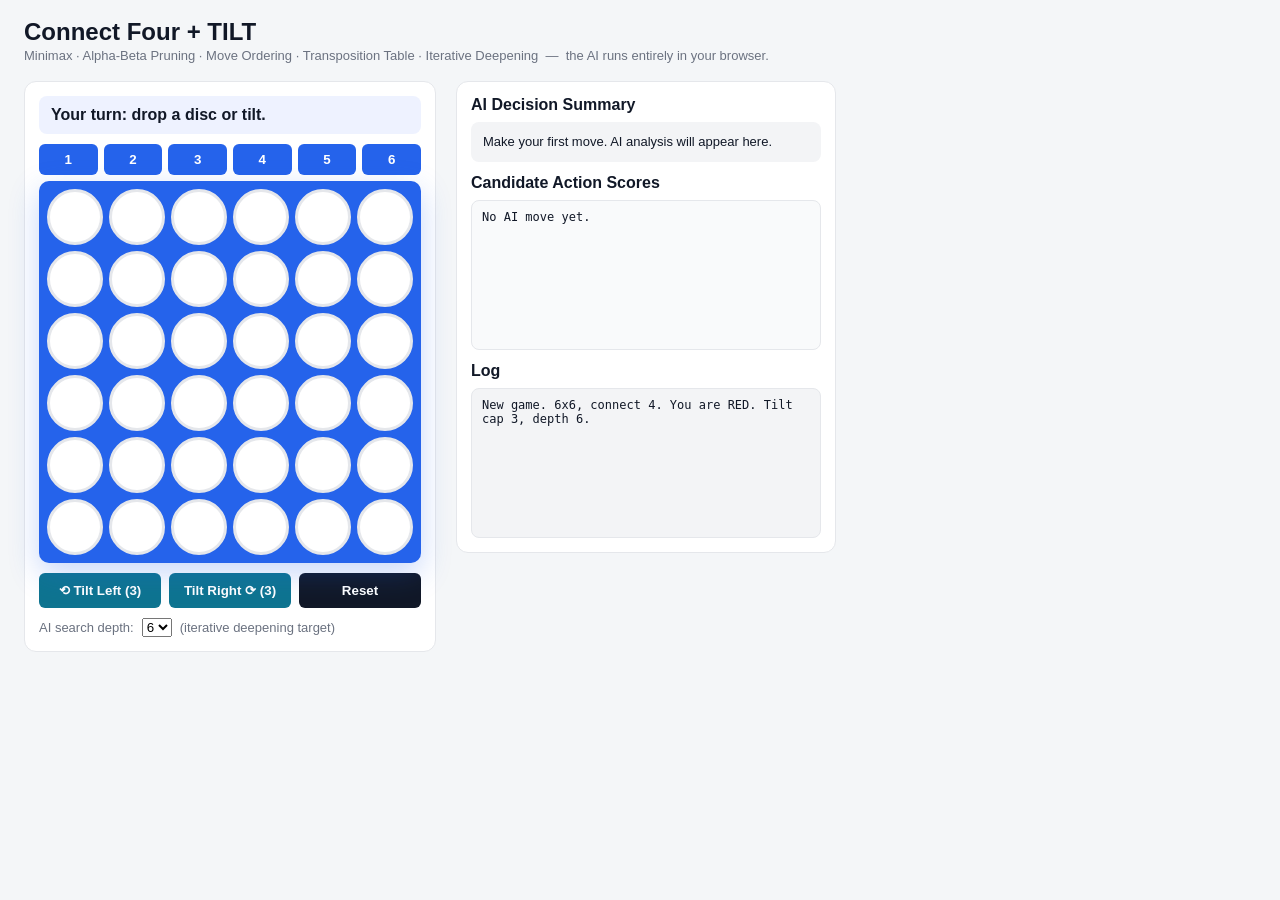
==== static/c4tiltdemo/index.html @ e05f36f5 "Add Connect Four + TILT demo at /c4tiltdemo/" ====
<!DOCTYPE html>
<html lang="en">
<head>
<meta charset="utf-8">
<meta name="viewport" content="width=device-width, initial-scale=1">
<title>Connect Four + TILT — Minimax / Alpha-Beta / TT</title>
<style>
  :root{
    --board:#2563eb; --empty:#fff; --r:#ef4444; --y:#facc15; --bg:#f4f6f8;
    --ink:#111827; --muted:#6b7280; --card:#ffffff; --line:#e5e7eb;
  }
  *{box-sizing:border-box}
  body{margin:0;font-family:-apple-system,BlinkMacSystemFont,"Segoe UI",Arial,sans-serif;
       background:var(--bg);color:var(--ink)}
  header{padding:18px 24px 4px}
  h1{margin:0;font-size:24px}
  .sub{color:var(--muted);font-size:13px;margin:2px 0 0}
  main{display:flex;gap:20px;flex-wrap:wrap;align-items:flex-start;padding:14px 24px 28px}
  .card{background:var(--card);border:1px solid var(--line);border-radius:12px;padding:14px}
  .status{font-weight:700;background:#eef2ff;border-radius:8px;padding:10px 12px;margin-bottom:10px}
  .colbtns{display:grid;grid-template-columns:repeat(6,1fr);gap:6px;margin-bottom:6px}
  .colbtns button{padding:8px 0;font-weight:700;color:#fff;background:var(--board);
       border:none;border-radius:6px;cursor:pointer}
  .colbtns button:disabled{background:#9aa7c7;cursor:not-allowed}
  #board{display:grid;grid-template-columns:repeat(6,56px);grid-auto-rows:56px;gap:6px;
       background:var(--board);padding:8px;border-radius:10px;
       box-shadow:0 10px 30px rgba(37,99,235,.25)}
  .cell{position:relative;width:56px;height:56px;border-radius:50%;
       background:var(--empty);border:3px solid var(--line);cursor:default}
  /* the disc is a pseudo-element so the white "hole" stays visible while the disc moves */
  .cell.r::after, .cell.y::after{
       content:"";position:absolute;inset:0;border-radius:50%;
       transform:translateY(var(--discY,0));transition:var(--discTrans,none)}
  .cell.r::after{background:var(--r);box-shadow:inset 0 -3px 6px rgba(0,0,0,.25), inset 0 3px 6px rgba(255,255,255,.4)}
  .cell.y::after{background:var(--y);box-shadow:inset 0 -3px 6px rgba(0,0,0,.2), inset 0 3px 6px rgba(255,255,255,.5)}
  .cell.preview{cursor:pointer}
  .cell.ghost::after{opacity:.45;box-shadow:none}
  .controls{display:flex;gap:8px;margin-top:10px}
  .controls button{flex:1;padding:10px 0;font-weight:700;border:none;border-radius:6px;cursor:pointer;color:#fff}
  .tilt{background:#0e7490} .tilt:disabled{background:#9bbcc5;cursor:not-allowed}
  .reset{background:#111827}
  .depth{display:flex;align-items:center;gap:8px;margin-top:10px;font-size:13px;color:var(--muted)}
  .panel{min-width:320px;max-width:380px}
  .panel h2{font-size:16px;margin:0 0 8px}
  .summary{background:#f3f4f6;border-radius:8px;padding:10px 12px;font-size:13px;white-space:pre-line;line-height:1.5}
  .mono{font-family:ui-monospace,Menlo,Consolas,monospace;font-size:12px}
  .scores,.log{background:#f9fafb;border:1px solid var(--line);border-radius:8px;padding:8px 10px;
       margin-top:8px;height:150px;overflow:auto}
  .log{background:#f3f4f6}
  .scores div, .log div{padding:1px 0}
  .best{font-weight:700;color:#0e7490}
  /* animations */
  @keyframes dropIn{
    0%   { transform: translateY(var(--fall,-360px)) scaleY(1.04); opacity:.6; }
    55%  { transform: translateY(0) scaleY(1); opacity:1;
           animation-timing-function: cubic-bezier(.5,0,.5,1); }
    68%  { transform: translateY(0) scale(1.14, .82); }       /* squash on impact */
    80%  { transform: translateY(-12px) scale(.95, 1.07); }   /* bounce up */
    90%  { transform: translateY(0) scale(1.04, .97); }       /* small settle */
    100% { transform: translateY(0) scale(1); }
  }
  .cell.dropIn::after{ animation: dropIn .58s cubic-bezier(.45,.05,.55,1); transform-origin:center bottom; }

  @keyframes winPulse{
    0%,100%{ box-shadow:0 0 0 0 rgba(255,255,255,0); }
    50%    { box-shadow:0 0 18px 6px rgba(255,255,255,.95); }
  }
  /* all four winning discs glow together (no stagger, no size change) */
  .cell.win{ animation: winPulse .9s ease-in-out infinite; z-index:2; }

  #board{ transform-origin:center center; will-change:transform; }
</style>
</head>
<body>
<header>
  <h1>Connect Four + TILT</h1>
  <p class="sub">Minimax · Alpha-Beta Pruning · Move Ordering · Transposition Table · Iterative Deepening &nbsp;—&nbsp; the AI runs entirely in your browser.</p>
</header>
<main>
  <div class="card">
    <div class="status" id="status">Your turn: drop a disc or tilt.</div>
    <div class="colbtns" id="colbtns"></div>
    <div id="board"></div>
    <div class="controls">
      <button class="tilt" id="tiltL">⟲ Tilt Left</button>
      <button class="tilt" id="tiltR">Tilt Right ⟳</button>
      <button class="reset" id="reset">Reset</button>
    </div>
    <div class="depth">
      AI search depth:
      <select id="depth">
        <option>3</option><option>4</option><option>5</option>
        <option selected>6</option><option>7</option>
      </select>
      <span>(iterative deepening target)</span>
    </div>
  </div>

  <div class="card panel">
    <h2>AI Decision Summary</h2>
    <div class="summary" id="summary">Make your first move. AI analysis will appear here.</div>
    <h2 style="margin-top:12px">Candidate Action Scores</h2>
    <div class="scores mono" id="scores"><div>No AI move yet.</div></div>
    <h2 style="margin-top:12px">Log</h2>
    <div class="log mono" id="log"></div>
  </div>
</main>

<script>
// ===================== Game + AI engine (mirrors game.py) =====================
const ROWS = 6, COLS = 6, EMPTY = 0, HUMAN = 1, AI = 2, CONNECT = 4, TILT_CAP = 3;
let MAX_DEPTH = 6;
const EXACT = 0, LOWER = 1, UPPER = 2;

const createBoard = () => Array.from({length: ROWS}, () => Array(COLS).fill(EMPTY));
const copyBoard = b => b.map(row => row.slice());

function getValidColumns(b){ const a=[]; for(let c=0;c<COLS;c++) if(b[0][c]===EMPTY) a.push(c); return a; }

function dropPiece(b, col, piece){
  let row = -1;
  for(let r=ROWS-1;r>=0;r--){ if(b[r][col]===EMPTY){ row=r; break; } }
  if(row<0) return null;
  const nb = copyBoard(b); nb[row][col]=piece; return nb;
}

function rotateBoard(b, dir){            // square board only
  const n = ROWS, out = Array.from({length:n},()=>Array(n).fill(EMPTY));
  if(dir==="R"){ for(let i=0;i<n;i++) for(let j=0;j<n;j++) out[i][j]=b[n-1-j][i]; }
  else        { for(let i=0;i<n;i++) for(let j=0;j<n;j++) out[i][j]=b[j][n-1-i]; }
  return out;
}

function applyGravity(b){
  const out = createBoard();
  for(let c=0;c<COLS;c++){
    const stack=[];
    for(let r=0;r<ROWS;r++) if(b[r][c]!==EMPTY) stack.push(b[r][c]);
    for(let i=0;i<stack.length;i++) out[ROWS-1-i][c]=stack[stack.length-1-i];
  }
  return out;
}

function getActions(b, tiltsLeft){
  const acts = getValidColumns(b).map(c=>["drop",c]);
  if(tiltsLeft>0){ acts.push(["tilt","L"]); acts.push(["tilt","R"]); }
  return acts;
}

function applyAction(b, action, piece){
  if(action[0]==="drop") return dropPiece(b, action[1], piece);
  return applyGravity(rotateBoard(b, action[1]));
}

const CENTER = Math.floor(COLS/2);
function orderActions(actions){
  return actions.slice().sort((x,y)=>{
    const kx = x[0]==="drop"?0:1, ky = y[0]==="drop"?0:1;
    if(kx!==ky) return kx-ky;
    if(kx===0) return Math.abs(x[1]-CENTER) - Math.abs(y[1]-CENTER);
    return 0;
  });
}

const actionLabel = a => a[0]==="drop" ? ("col "+(a[1]+1)) : ("tilt-"+a[1]);

function winningMove(b, p){
  const k = CONNECT;
  for(let r=0;r<ROWS;r++) for(let c=0;c<=COLS-k;c++){ let ok=true; for(let i=0;i<k;i++){ if(b[r][c+i]!==p){ok=false;break;} } if(ok) return true; }
  for(let c=0;c<COLS;c++) for(let r=0;r<=ROWS-k;r++){ let ok=true; for(let i=0;i<k;i++){ if(b[r+i][c]!==p){ok=false;break;} } if(ok) return true; }
  for(let r=k-1;r<ROWS;r++) for(let c=0;c<=COLS-k;c++){ let ok=true; for(let i=0;i<k;i++){ if(b[r-i][c+i]!==p){ok=false;break;} } if(ok) return true; }
  for(let r=0;r<=ROWS-k;r++) for(let c=0;c<=COLS-k;c++){ let ok=true; for(let i=0;i<k;i++){ if(b[r+i][c+i]!==p){ok=false;break;} } if(ok) return true; }
  return false;
}

function winningCells(b, p){
  const k = CONNECT, dirs = [[0,1],[1,0],[-1,1],[1,1]];
  for(let r=0;r<ROWS;r++) for(let c=0;c<COLS;c++){
    if(b[r][c]!==p) continue;
    for(const [dr,dc] of dirs){
      const rr=r+dr*(k-1), cc=c+dc*(k-1);
      if(rr<0||rr>=ROWS||cc<0||cc>=COLS) continue;
      let ok=true; const cells=[];
      for(let i=0;i<k;i++){ const nr=r+dr*i, nc=c+dc*i; if(b[nr][nc]!==p){ok=false;break;} cells.push([nr,nc]); }
      if(ok) return cells;
    }
  }
  return null;
}

function winnerWithPriority(b, justMoved){
  const ai = winningMove(b, AI), hu = winningMove(b, HUMAN);
  if(ai && hu) return justMoved;
  if(ai) return AI;
  if(hu) return HUMAN;
  return null;
}

function evaluateWindow(w){
  let s=0, ai=0, hu=0, em=0;
  for(const x of w){ if(x===AI) ai++; else if(x===HUMAN) hu++; else em++; }
  if(ai===4) s+=100000; else if(ai===3&&em===1) s+=120; else if(ai===2&&em===2) s+=20;
  if(hu===4) s-=100000; else if(hu===3&&em===1) s-=150; else if(hu===2&&em===2) s-=25;
  return s;
}

function scorePosition(b){
  if(winningMove(b,AI)) return 1000000;
  if(winningMove(b,HUMAN)) return -1000000;
  let score=0, cc=0;
  for(let r=0;r<ROWS;r++) if(b[r][CENTER]===AI) cc++;
  score += cc*8;
  for(let r=0;r<ROWS;r++) for(let c=0;c<COLS-3;c++) score+=evaluateWindow([b[r][c],b[r][c+1],b[r][c+2],b[r][c+3]]);
  for(let c=0;c<COLS;c++) for(let r=0;r<ROWS-3;r++) score+=evaluateWindow([b[r][c],b[r+1][c],b[r+2][c],b[r+3][c]]);
  for(let r=3;r<ROWS;r++) for(let c=0;c<COLS-3;c++) score+=evaluateWindow([b[r][c],b[r-1][c+1],b[r-2][c+2],b[r-3][c+3]]);
  for(let r=0;r<ROWS-3;r++) for(let c=0;c<COLS-3;c++) score+=evaluateWindow([b[r][c],b[r+1][c+1],b[r+2][c+2],b[r+3][c+3]]);
  return score;
}

const stateKey = (b, tilts, mx) => b.flat().join("") + "|" + tilts[HUMAN] + tilts[AI] + (mx?1:0);

function minimax(b, tilts, depth, alpha, beta, maximizing, stats, tt){
  const alpha0 = alpha, beta0 = beta;
  const key = stateKey(b, tilts, maximizing);
  let ttMove = null;
  const e = tt.get(key);
  if(e){
    ttMove = e.move;
    if(e.depth >= depth){
      stats.ttHits++;
      if(e.flag===EXACT) return e.value;
      if(e.flag===LOWER) alpha = Math.max(alpha, e.value);
      else if(e.flag===UPPER) beta = Math.min(beta, e.value);
      if(alpha >= beta) return e.value;
    }
  }
  stats.nodes++;
  const justMoved = maximizing ? HUMAN : AI;
  const w = winnerWithPriority(b, justMoved);
  if(w!==null) return w===AI ? (1000000+depth) : (-1000000-depth);

  const current = maximizing ? AI : HUMAN;
  let actions = orderActions(getActions(b, tilts[current]));
  if(actions.length===0) return 0;
  if(depth===0) return scorePosition(b);

  if(ttMove){
    const i = actions.findIndex(a => a[0]===ttMove[0] && a[1]===ttMove[1]);
    if(i>0){ actions.splice(i,1); actions.unshift(ttMove); }
  }

  let bestMove = actions[0], value;
  if(maximizing){
    value = -Infinity;
    for(const a of actions){
      const nb = applyAction(b, a, AI);
      const nt = {[HUMAN]: tilts[HUMAN], [AI]: tilts[AI] - (a[0]==="tilt"?1:0)};
      const s = minimax(nb, nt, depth-1, alpha, beta, false, stats, tt);
      if(s>value){ value=s; bestMove=a; }
      alpha = Math.max(alpha, value);
      if(alpha>=beta){ stats.prunes++; break; }
    }
  } else {
    value = Infinity;
    for(const a of actions){
      const nb = applyAction(b, a, HUMAN);
      const nt = {[HUMAN]: tilts[HUMAN] - (a[0]==="tilt"?1:0), [AI]: tilts[AI]};
      const s = minimax(nb, nt, depth-1, alpha, beta, true, stats, tt);
      if(s<value){ value=s; bestMove=a; }
      beta = Math.min(beta, value);
      if(alpha>=beta){ stats.prunes++; break; }
    }
  }
  let flag = EXACT;
  if(value<=alpha0) flag = UPPER; else if(value>=beta0) flag = LOWER;
  tt.set(key, {depth, value, flag, move: bestMove});
  return value;
}

function getBestAiMove(b, tilts){
  const tt = new Map();
  const stats = {nodes:0, prunes:0, ttHits:0};
  let rootBest=null, bestAction=null, bestScore=0, moveScores=[];
  for(let depth=1; depth<=MAX_DEPTH; depth++){
    let actions = orderActions(getActions(b, tilts[AI]));
    if(rootBest){
      const i = actions.findIndex(a => a[0]===rootBest[0] && a[1]===rootBest[1]);
      if(i>0){ actions.splice(i,1); actions.unshift(rootBest); }
    }
    let dBest=-Infinity, dAction=actions[0], dScores=[];
    for(const a of actions){
      const nb = applyAction(b, a, AI);
      const nt = {[HUMAN]: tilts[HUMAN], [AI]: tilts[AI] - (a[0]==="tilt"?1:0)};
      const s = minimax(nb, nt, depth-1, -Infinity, Infinity, false, stats, tt);
      dScores.push({action:a, score:s});
      if(s>dBest){ dBest=s; dAction=a; }
    }
    rootBest=dAction; bestAction=dAction; bestScore=dBest; moveScores=dScores;
  }
  return {action: bestAction, score: bestScore, moveScores, stats};
}

const formatScore = s => s>=900000 ? "WIN" : (s<=-900000 ? "LOSS" : String(s));

// expose for headless testing (node)
globalThis.__engine = {
  ROWS, COLS, HUMAN, AI, EMPTY, TILT_CAP,
  createBoard, applyAction, applyGravity, rotateBoard, getActions, getBestAiMove,
  winningMove, winnerWithPriority, dropPiece, getValidColumns, scorePosition,
  setDepth: d => { MAX_DEPTH = d; }
};

// ===================== UI controller =====================
function initUI(){
  const $ = id => document.getElementById(id);
  const boardEl=$("board"), colEl=$("colbtns"), statusEl=$("status"),
        sumEl=$("summary"), scoresEl=$("scores"), logEl=$("log"),
        tiltLEl=$("tiltL"), tiltREl=$("tiltR");

  let board, tilts, gameOver, thinking, anim=null;

  const CELL_STEP = 62;   // 56px cell + 6px grid gap

  function log(msg){ const d=document.createElement("div"); d.textContent=msg; logEl.prepend(d); }
  function landingRow(bd, col){ for(let r=ROWS-1;r>=0;r--) if(bd[r][col]===EMPTY) return r; return -1; }

  // For a just-rotated (pre-gravity) board, how far each disc falls when gravity settles it.
  // Returns { "settledRow,col": pixelsToFall } — gravity keeps each column's disc order intact.
  function gravityFalls(rotated){
    const falls={};
    for(let c=0;c<COLS;c++){
      let i=0;
      for(let r=ROWS-1;r>=0;r--){
        if(rotated[r][c]===EMPTY) continue;
        const settledRow=ROWS-1-i;
        falls[settledRow+","+c]=(settledRow-r)*CELL_STEP;
        i++;
      }
    }
    return falls;
  }

  function clearPreview(){
    [...boardEl.children].forEach(cell=>cell.classList.remove("preview","ghost","r"));
    // restore actual occupancy that the ghost may have masked
    for(let r=0;r<ROWS;r++) for(let c=0;c<COLS;c++){
      if(board[r][c]===HUMAN) boardEl.children[r*COLS+c].classList.add("r");
    }
  }
  function showPreview(c){
    if(gameOver||thinking) return;
    const r=landingRow(board,c);
    if(r<0) return;
    const cell=boardEl.children[r*COLS+c];
    if(cell) cell.classList.add("preview","ghost","r");
  }

  function buildColButtons(){
    colEl.innerHTML="";
    for(let c=0;c<COLS;c++){
      const btn=document.createElement("button");
      btn.textContent=String(c+1);
      btn.onclick=()=>human(["drop",c]);
      btn.onmouseenter=()=>showPreview(c);
      btn.onmouseleave=clearPreview;
      colEl.appendChild(btn);
    }
  }

  function render(){
    boardEl.innerHTML="";
    for(let r=0;r<ROWS;r++) for(let c=0;c<COLS;c++){
      const cell=document.createElement("div");
      cell.className="cell"+(board[r][c]===HUMAN?" r":board[r][c]===AI?" y":"");
      boardEl.appendChild(cell);
    }
    // animate the move that just happened
    if(anim){
      if(anim.type==="drop" && anim.r>=0){
        const cell=boardEl.children[anim.r*COLS+anim.c];
        if(cell){
          // fall distance scales with how far the disc travels, so timing feels physical
          const dist = (anim.r + 1) * CELL_STEP + 14;
          cell.style.setProperty("--fall", `-${dist}px`);
          cell.classList.add("dropIn");
        }
      } else if(anim.type==="tilt"){
        const falls = gravityFalls(anim.rotated);
        // hold each disc at its post-rotation (pre-gravity) height — no transition yet
        const movers=[];
        for(const key in falls){
          const [r,c]=key.split(",").map(Number);
          const cell=boardEl.children[r*COLS+c];
          if(!cell) continue;
          cell.style.setProperty("--discTrans","none");
          cell.style.setProperty("--discY", `-${falls[key]}px`);
          movers.push(cell);
        }
        // phase 1: spin the board upright; the discs ride along, still un-fallen
        const start = anim.dir==="R" ? -90 : 90;
        boardEl.style.transition="none";
        boardEl.style.transform=`rotate(${start}deg) scale(.9)`;
        requestAnimationFrame(()=>{
          boardEl.style.transition="transform .55s cubic-bezier(.34,1.2,.5,1)";
          boardEl.style.transform="rotate(0deg) scale(1)";
        });
        // phase 2: once the board has settled, gravity pulls the discs down
        setTimeout(()=>{
          movers.forEach(cell=>{
            cell.style.setProperty("--discTrans","transform .5s cubic-bezier(.34,.85,.4,1.15)");
            cell.style.setProperty("--discY","0px");
          });
        }, 580);
      }
      anim=null;
    }
    const valid=new Set(getValidColumns(board));
    [...colEl.children].forEach((b,c)=> b.disabled = gameOver||thinking||!valid.has(c));
    const tiltOk = !gameOver && !thinking && tilts[HUMAN]>0;
    tiltLEl.disabled=!tiltOk; tiltREl.disabled=!tiltOk;
    tiltLEl.textContent=`⟲ Tilt Left (${tilts[HUMAN]})`;
    tiltREl.textContent=`Tilt Right ⟳ (${tilts[HUMAN]})`;
  }

  function highlightWin(w){
    const cells = winningCells(board, w);
    if(!cells) return;
    cells.forEach(([r,c])=>{
      const cell=boardEl.children[r*COLS+c];
      if(cell) cell.classList.add("win");
    });
  }

  function ended(mover){
    const w=winnerWithPriority(board, mover);
    if(w===HUMAN||w===AI){ const t=w===HUMAN?"You (RED) win! 🎉":"AI (YELLOW) wins!";
      statusEl.textContent=t; gameOver=true; render(); highlightWin(w); log("Game over: "+t); return true; }
    if(getValidColumns(board).length===0 && tilts[HUMAN]===0 && tilts[AI]===0){
      statusEl.textContent="Draw."; gameOver=true; render(); log("Game over: draw."); return true; }
    return false;
  }

  function human(action){
    if(gameOver||thinking) return;
    if(action[0]==="drop" && !getValidColumns(board).includes(action[1])) return;
    if(action[0]==="tilt" && tilts[HUMAN]<=0) return;
    anim = action[0]==="drop" ? {type:"drop", r:landingRow(board, action[1]), c:action[1]}
                              : {type:"tilt", dir:action[1], rotated: rotateBoard(board, action[1])};
    if(action[0]==="tilt") tilts[HUMAN]--;
    board=applyAction(board, action, HUMAN);
    log("You: "+actionLabel(action));
    if(ended(HUMAN)) return;       // ended() renders + animates the winning drop itself
    // set thinking first so we render only once — a second render would wipe the drop animation
    thinking=true;
    render();
    // let the player's move animation finish, then a brief pause, before the AI replies
    // tilt = spin (~580ms) + gravity fall (~500ms); drop = single fall (~580ms)
    const wait = action[0]==="tilt" ? 1250 : 850;
    setTimeout(()=>{ statusEl.textContent="AI is thinking…"; setTimeout(ai, 120); }, wait);
  }

  function ai(){
    const t0=performance.now();
    const {action, score, moveScores, stats}=getBestAiMove(board, tilts);
    const dt=(performance.now()-t0).toFixed(0);
    anim = action[0]==="drop" ? {type:"drop", r:landingRow(board, action[1]), c:action[1]}
                              : {type:"tilt", dir:action[1], rotated: rotateBoard(board, action[1])};
    if(action[0]==="tilt") tilts[AI]--;
    board=applyAction(board, action, AI);
    thinking=false;
    sumEl.textContent =
      `Selected: ${actionLabel(action)}\n`+
      `Best score: ${formatScore(score)}\n`+
      `Evaluated nodes: ${stats.nodes.toLocaleString()}\n`+
      `Alpha-beta cuts: ${stats.prunes.toLocaleString()}\n`+
      `Transposition hits: ${stats.ttHits.toLocaleString()}\n`+
      `Search depth: ${MAX_DEPTH} (iterative deepening)\n`+
      `Think time: ${dt} ms\n`+
      `AI tilts left: ${tilts[AI]}`;
    scoresEl.innerHTML="";
    moveScores.forEach(m=>{
      const d=document.createElement("div");
      d.textContent=`${actionLabel(m.action).padStart(8)} : ${formatScore(m.score)}`;
      if(m.action[0]===action[0] && m.action[1]===action[1]) d.className="best";
      scoresEl.appendChild(d);
    });
    log(`AI: ${actionLabel(action)} (score ${formatScore(score)}, ${stats.nodes} nodes)`);
    render();
    if(ended(AI)) return;
    statusEl.textContent="Your turn: drop a disc or tilt.";
  }

  function newGame(){
    board=createBoard(); tilts={[HUMAN]:TILT_CAP, [AI]:TILT_CAP};
    gameOver=false; thinking=false;
    statusEl.textContent="Your turn: drop a disc or tilt.";
    sumEl.textContent="Make your first move. AI analysis will appear here.";
    scoresEl.innerHTML="<div>No AI move yet.</div>";
    logEl.innerHTML="";
    render();
    log(`New game. 6x6, connect 4. You are RED. Tilt cap ${TILT_CAP}, depth ${MAX_DEPTH}.`);
  }

  tiltLEl.onclick=()=>human(["tilt","L"]);
  tiltREl.onclick=()=>human(["tilt","R"]);
  $("reset").onclick=newGame;
  $("depth").onchange=e=>{ MAX_DEPTH=parseInt(e.target.value,10); };

  buildColButtons();
  newGame();
}

if(typeof document !== "undefined" && document.getElementById){
  initUI();
}
</script>
</body>
</html>
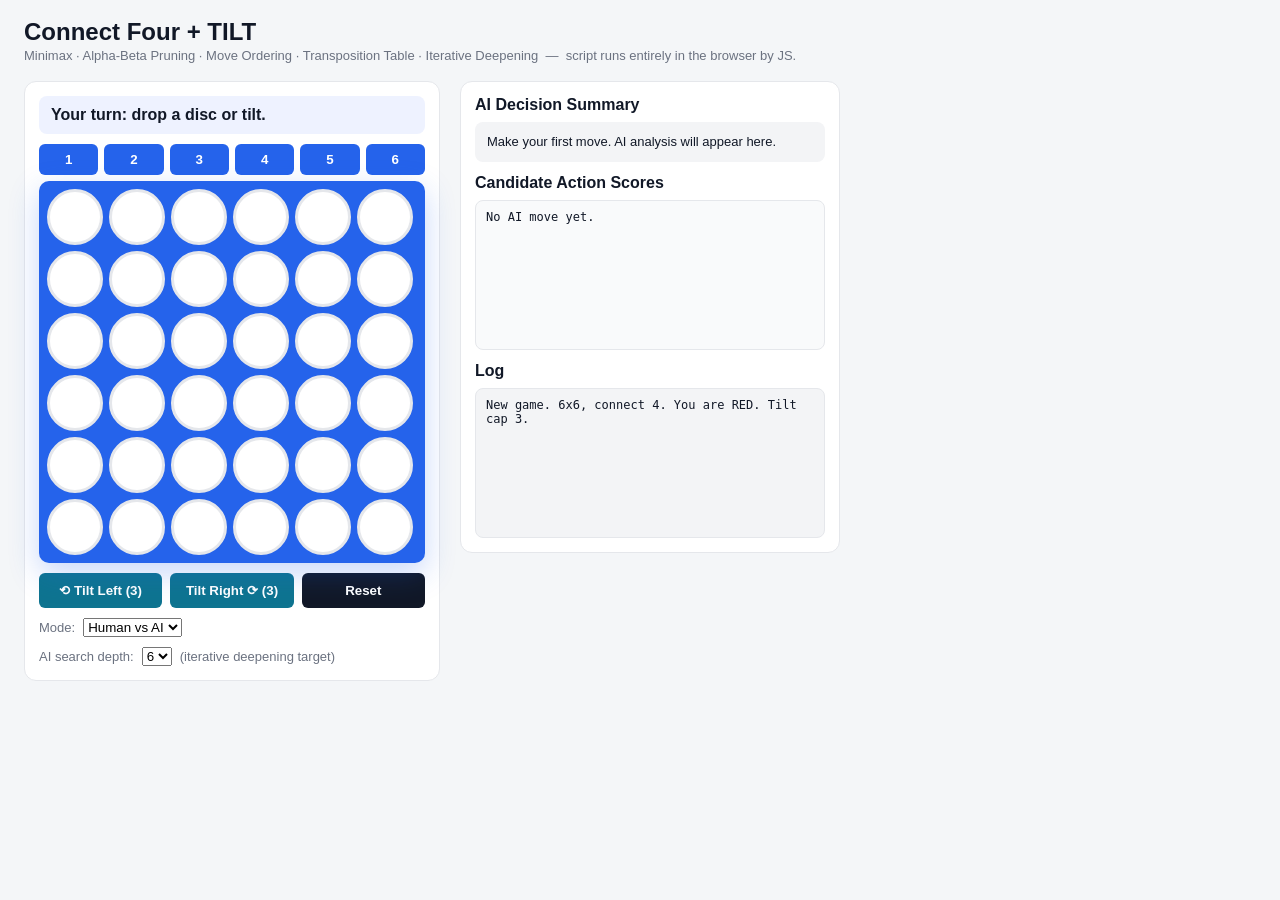
==== commit ae3bee3c: "tilt war update" ====
--- a/static/c4tiltdemo/index.html
+++ b/static/c4tiltdemo/index.html
@@ -3,7 +3,7 @@
 <head>
 <meta charset="utf-8">
 <meta name="viewport" content="width=device-width, initial-scale=1">
-<title>Connect Four + TILT — Minimax / Alpha-Beta / TT</title>
+<title>Connect Four + TILT</title>
 <style>
   :root{
     --board:#2563eb; --empty:#fff; --r:#ef4444; --y:#facc15; --bg:#f4f6f8;
@@ -17,6 +17,8 @@
   .sub{color:var(--muted);font-size:13px;margin:2px 0 0}
   main{display:flex;gap:20px;flex-wrap:wrap;align-items:flex-start;padding:14px 24px 28px}
   .card{background:var(--card);border:1px solid var(--line);border-radius:12px;padding:14px}
+  /* pin the board card to the board's own width so control rows wrap instead of stretching it */
+  #boardCard{width:416px;max-width:100%}
   .status{font-weight:700;background:#eef2ff;border-radius:8px;padding:10px 12px;margin-bottom:10px}
   .colbtns{display:grid;grid-template-columns:repeat(6,1fr);gap:6px;margin-bottom:6px}
   .colbtns button{padding:8px 0;font-weight:700;color:#fff;background:var(--board);
@@ -39,7 +41,7 @@
   .controls button{flex:1;padding:10px 0;font-weight:700;border:none;border-radius:6px;cursor:pointer;color:#fff}
   .tilt{background:#0e7490} .tilt:disabled{background:#9bbcc5;cursor:not-allowed}
   .reset{background:#111827}
-  .depth{display:flex;align-items:center;gap:8px;margin-top:10px;font-size:13px;color:var(--muted)}
+  .depth{display:flex;align-items:center;flex-wrap:wrap;gap:8px;margin-top:10px;font-size:13px;color:var(--muted)}
   .panel{min-width:320px;max-width:380px}
   .panel h2{font-size:16px;margin:0 0 8px}
   .summary{background:#f3f4f6;border-radius:8px;padding:10px 12px;font-size:13px;white-space:pre-line;line-height:1.5}
@@ -74,10 +76,10 @@
 <body>
 <header>
   <h1>Connect Four + TILT</h1>
-  <p class="sub">Minimax · Alpha-Beta Pruning · Move Ordering · Transposition Table · Iterative Deepening &nbsp;—&nbsp; the AI runs entirely in your browser.</p>
+  <p class="sub">Minimax · Alpha-Beta Pruning · Move Ordering · Transposition Table · Iterative Deepening &nbsp;—&nbsp; script runs entirely in the browser by JS.</p>
 </header>
 <main>
-  <div class="card">
+  <div class="card" id="boardCard">
     <div class="status" id="status">Your turn: drop a disc or tilt.</div>
     <div class="colbtns" id="colbtns"></div>
     <div id="board"></div>
@@ -87,12 +89,29 @@
       <button class="reset" id="reset">Reset</button>
     </div>
     <div class="depth">
+      Mode:
+      <select id="mode">
+        <option value="hva" selected>Human vs AI</option>
+        <option value="ava">AI vs AI</option>
+      </select>
+    </div>
+    <div class="depth" id="hvaDepth">
       AI search depth:
       <select id="depth">
         <option>3</option><option>4</option><option>5</option>
         <option selected>6</option><option>7</option>
       </select>
       <span>(iterative deepening target)</span>
+    </div>
+    <div class="depth" id="avaControls" style="display:none;flex-wrap:wrap">
+      <span>RED depth</span>
+      <select id="depthR"><option>3</option><option selected>4</option><option>5</option><option>6</option><option>7</option></select>
+      <span>YELLOW depth</span>
+      <select id="depthY"><option>3</option><option>4</option><option>5</option><option selected>6</option><option>7</option></select>
+      <span>Tilt cap</span>
+      <select id="capSel"><option selected>3</option><option>6</option><option>12</option></select>
+      <button id="avaStart" style="padding:6px 14px;font-weight:700;border:none;border-radius:6px;cursor:pointer;color:#fff;background:#0e7490">▶ Start</button>
+      <button id="warPreset" title="cap 12, both depths 4 — reproduces the horizon-effect tilt war" style="padding:6px 14px;font-weight:700;border:none;border-radius:6px;cursor:pointer;color:#fff;background:#b91c1c">⚔️ Tilt-war demo</button>
     </div>
   </div>
 
@@ -108,8 +127,9 @@
 
 <script>
 // ===================== Game + AI engine (mirrors game.py) =====================
-const ROWS = 6, COLS = 6, EMPTY = 0, HUMAN = 1, AI = 2, CONNECT = 4, TILT_CAP = 3;
+const ROWS = 6, COLS = 6, EMPTY = 0, HUMAN = 1, AI = 2, CONNECT = 4;
 let MAX_DEPTH = 6;
+let TILT_CAP = 3;   // adjustable so the demo can reproduce the pre-fix "tilt war"
 const EXACT = 0, LOWER = 1, UPPER = 2;
 
 const createBoard = () => Array.from({length: ROWS}, () => Array(COLS).fill(EMPTY));
@@ -300,14 +320,27 @@
   return {action: bestAction, score: bestScore, moveScores, stats};
 }
 
+// Best move for an arbitrary side, reusing the AI-as-maximizer engine.
+// For RED (HUMAN) we search a color-swapped board so the maximizer == RED;
+// the chosen action (drop col / tilt L|R) is color-independent, so it applies as-is.
+const SWAP = {[EMPTY]:EMPTY, [HUMAN]:AI, [AI]:HUMAN};
+const swapColors = b => b.map(row => row.map(x => SWAP[x]));
+function bestMoveForSide(b, tilts, side){
+  if(side===AI) return getBestAiMove(b, tilts);
+  // score comes back from RED's perspective (positive = good for RED)
+  return getBestAiMove(swapColors(b), {[HUMAN]: tilts[AI], [AI]: tilts[HUMAN]});
+}
+
 const formatScore = s => s>=900000 ? "WIN" : (s<=-900000 ? "LOSS" : String(s));
 
 // expose for headless testing (node)
 globalThis.__engine = {
   ROWS, COLS, HUMAN, AI, EMPTY, TILT_CAP,
   createBoard, applyAction, applyGravity, rotateBoard, getActions, getBestAiMove,
+  bestMoveForSide, swapColors,
   winningMove, winnerWithPriority, dropPiece, getValidColumns, scorePosition,
-  setDepth: d => { MAX_DEPTH = d; }
+  setDepth: d => { MAX_DEPTH = d; },
+  setCap: c => { TILT_CAP = c; }
 };
 
 // ===================== UI controller =====================
@@ -318,6 +351,7 @@
         tiltLEl=$("tiltL"), tiltREl=$("tiltR");
 
   let board, tilts, gameOver, thinking, anim=null;
+  let mode="hva", turn=HUMAN, avaRunning=false, avaTimer=null;
 
   const CELL_STEP = 62;   // 56px cell + 6px grid gap
 
@@ -348,7 +382,7 @@
     }
   }
   function showPreview(c){
-    if(gameOver||thinking) return;
+    if(gameOver||thinking||mode==="ava") return;
     const r=landingRow(board,c);
     if(r<0) return;
     const cell=boardEl.children[r*COLS+c];
@@ -415,8 +449,9 @@
       anim=null;
     }
     const valid=new Set(getValidColumns(board));
-    [...colEl.children].forEach((b,c)=> b.disabled = gameOver||thinking||!valid.has(c));
-    const tiltOk = !gameOver && !thinking && tilts[HUMAN]>0;
+    const humanLocked = gameOver||thinking||mode==="ava";
+    [...colEl.children].forEach((b,c)=> b.disabled = humanLocked||!valid.has(c));
+    const tiltOk = !gameOver && !thinking && mode!=="ava" && tilts[HUMAN]>0;
     tiltLEl.disabled=!tiltOk; tiltREl.disabled=!tiltOk;
     tiltLEl.textContent=`⟲ Tilt Left (${tilts[HUMAN]})`;
     tiltREl.textContent=`Tilt Right ⟳ (${tilts[HUMAN]})`;
@@ -433,19 +468,47 @@
 
   function ended(mover){
     const w=winnerWithPriority(board, mover);
-    if(w===HUMAN||w===AI){ const t=w===HUMAN?"You (RED) win! 🎉":"AI (YELLOW) wins!";
+    if(w===HUMAN||w===AI){
+      const t = w===HUMAN
+        ? (mode==="ava" ? "RED (AI) wins!" : "You (RED) win! 🎉")
+        : "AI (YELLOW) wins!";
       statusEl.textContent=t; gameOver=true; render(); highlightWin(w); log("Game over: "+t); return true; }
     if(getValidColumns(board).length===0 && tilts[HUMAN]===0 && tilts[AI]===0){
       statusEl.textContent="Draw."; gameOver=true; render(); log("Game over: draw."); return true; }
     return false;
   }
 
+  function setAnim(action){
+    anim = action[0]==="drop" ? {type:"drop", r:landingRow(board, action[1]), c:action[1]}
+                              : {type:"tilt", dir:action[1], rotated: rotateBoard(board, action[1])};
+  }
+
+  function showAnalysis(side, action, score, moveScores, stats, dt){
+    const who = side===AI ? "YELLOW" : "RED";
+    sumEl.textContent =
+      `Mover: ${who} (AI)\n`+
+      `Selected: ${actionLabel(action)}\n`+
+      `Best score: ${formatScore(score)} (${who}'s view)\n`+
+      `Evaluated nodes: ${stats.nodes.toLocaleString()}\n`+
+      `Alpha-beta cuts: ${stats.prunes.toLocaleString()}\n`+
+      `Transposition hits: ${stats.ttHits.toLocaleString()}\n`+
+      `Search depth: ${MAX_DEPTH} (iterative deepening)\n`+
+      `Think time: ${dt} ms\n`+
+      `${who} tilts left: ${tilts[side]}`;
+    scoresEl.innerHTML="";
+    moveScores.forEach(m=>{
+      const d=document.createElement("div");
+      d.textContent=`${actionLabel(m.action).padStart(8)} : ${formatScore(m.score)}`;
+      if(m.action[0]===action[0] && m.action[1]===action[1]) d.className="best";
+      scoresEl.appendChild(d);
+    });
+  }
+
   function human(action){
-    if(gameOver||thinking) return;
+    if(gameOver||thinking||mode==="ava") return;
     if(action[0]==="drop" && !getValidColumns(board).includes(action[1])) return;
     if(action[0]==="tilt" && tilts[HUMAN]<=0) return;
-    anim = action[0]==="drop" ? {type:"drop", r:landingRow(board, action[1]), c:action[1]}
-                              : {type:"tilt", dir:action[1], rotated: rotateBoard(board, action[1])};
+    setAnim(action);
     if(action[0]==="tilt") tilts[HUMAN]--;
     board=applyAction(board, action, HUMAN);
     log("You: "+actionLabel(action));
@@ -463,48 +526,86 @@
     const t0=performance.now();
     const {action, score, moveScores, stats}=getBestAiMove(board, tilts);
     const dt=(performance.now()-t0).toFixed(0);
-    anim = action[0]==="drop" ? {type:"drop", r:landingRow(board, action[1]), c:action[1]}
-                              : {type:"tilt", dir:action[1], rotated: rotateBoard(board, action[1])};
+    setAnim(action);
     if(action[0]==="tilt") tilts[AI]--;
     board=applyAction(board, action, AI);
     thinking=false;
-    sumEl.textContent =
-      `Selected: ${actionLabel(action)}\n`+
-      `Best score: ${formatScore(score)}\n`+
-      `Evaluated nodes: ${stats.nodes.toLocaleString()}\n`+
-      `Alpha-beta cuts: ${stats.prunes.toLocaleString()}\n`+
-      `Transposition hits: ${stats.ttHits.toLocaleString()}\n`+
-      `Search depth: ${MAX_DEPTH} (iterative deepening)\n`+
-      `Think time: ${dt} ms\n`+
-      `AI tilts left: ${tilts[AI]}`;
-    scoresEl.innerHTML="";
-    moveScores.forEach(m=>{
-      const d=document.createElement("div");
-      d.textContent=`${actionLabel(m.action).padStart(8)} : ${formatScore(m.score)}`;
-      if(m.action[0]===action[0] && m.action[1]===action[1]) d.className="best";
-      scoresEl.appendChild(d);
-    });
+    showAnalysis(AI, action, score, moveScores, stats, dt);
     log(`AI: ${actionLabel(action)} (score ${formatScore(score)}, ${stats.nodes} nodes)`);
     render();
     if(ended(AI)) return;
     statusEl.textContent="Your turn: drop a disc or tilt.";
   }
 
+  function stepAVA(){
+    if(mode!=="ava" || !avaRunning || gameOver) return;
+    const side = turn;
+    const who = side===AI ? "YELLOW" : "RED";
+    thinking=true; render();
+    statusEl.textContent = `${who} (AI) is thinking…`;
+    setTimeout(()=>{
+      if(mode!=="ava" || !avaRunning || gameOver){ thinking=false; render(); return; }
+      MAX_DEPTH = parseInt((side===AI ? $("depthY") : $("depthR")).value, 10);
+      const t0=performance.now();
+      const {action, score, moveScores, stats}=bestMoveForSide(board, tilts, side);
+      const dt=(performance.now()-t0).toFixed(0);
+      setAnim(action);
+      if(action[0]==="tilt") tilts[side]--;
+      board=applyAction(board, action, side);
+      thinking=false;
+      showAnalysis(side, action, score, moveScores, stats, dt);
+      log(`${who}: ${actionLabel(action)} (depth ${MAX_DEPTH}, score ${formatScore(score)}, ${stats.nodes} nodes)`);
+      render();
+      if(ended(side)){ stopAVA(); return; }
+      turn = side===AI ? HUMAN : AI;
+      const wait = action[0]==="tilt" ? 1250 : 850;
+      avaTimer = setTimeout(stepAVA, wait);
+    }, 60);
+  }
+
+  function stopAVA(){
+    avaRunning=false;
+    if(avaTimer){ clearTimeout(avaTimer); avaTimer=null; }
+    const b=$("avaStart"); if(b) b.textContent="▶ Start";
+  }
+
   function newGame(){
+    stopAVA();
     board=createBoard(); tilts={[HUMAN]:TILT_CAP, [AI]:TILT_CAP};
-    gameOver=false; thinking=false;
-    statusEl.textContent="Your turn: drop a disc or tilt.";
+    gameOver=false; thinking=false; turn=HUMAN;
+    statusEl.textContent = mode==="ava" ? "AI vs AI — press Start." : "Your turn: drop a disc or tilt.";
     sumEl.textContent="Make your first move. AI analysis will appear here.";
     scoresEl.innerHTML="<div>No AI move yet.</div>";
     logEl.innerHTML="";
     render();
-    log(`New game. 6x6, connect 4. You are RED. Tilt cap ${TILT_CAP}, depth ${MAX_DEPTH}.`);
+    const tag = mode==="ava" ? "AI (RED) vs AI (YELLOW)" : "You are RED";
+    log(`New game. 6x6, connect 4. ${tag}. Tilt cap ${TILT_CAP}.`);
   }
 
   tiltLEl.onclick=()=>human(["tilt","L"]);
   tiltREl.onclick=()=>human(["tilt","R"]);
   $("reset").onclick=newGame;
   $("depth").onchange=e=>{ MAX_DEPTH=parseInt(e.target.value,10); };
+  $("mode").onchange=e=>{
+    mode=e.target.value;
+    $("hvaDepth").style.display = mode==="ava" ? "none" : "flex";
+    $("avaControls").style.display = mode==="ava" ? "flex" : "none";
+    newGame();
+  };
+  $("avaStart").onclick=()=>{
+    if(gameOver) newGame();
+    if(avaRunning){ stopAVA(); render(); return; }
+    avaRunning=true; $("avaStart").textContent="⏸ Pause";
+    stepAVA();
+  };
+  $("capSel").onchange=e=>{ TILT_CAP=parseInt(e.target.value,10); newGame(); };
+  $("warPreset").onclick=()=>{
+    // pre-fix conditions: shallow depth + generous tilt budget -> horizon-effect tilt war
+    $("depthR").value="4"; $("depthY").value="4"; $("capSel").value="12";
+    TILT_CAP=12; newGame();
+    avaRunning=true; $("avaStart").textContent="⏸ Pause";
+    stepAVA();
+  };
 
   buildColButtons();
   newGame();
